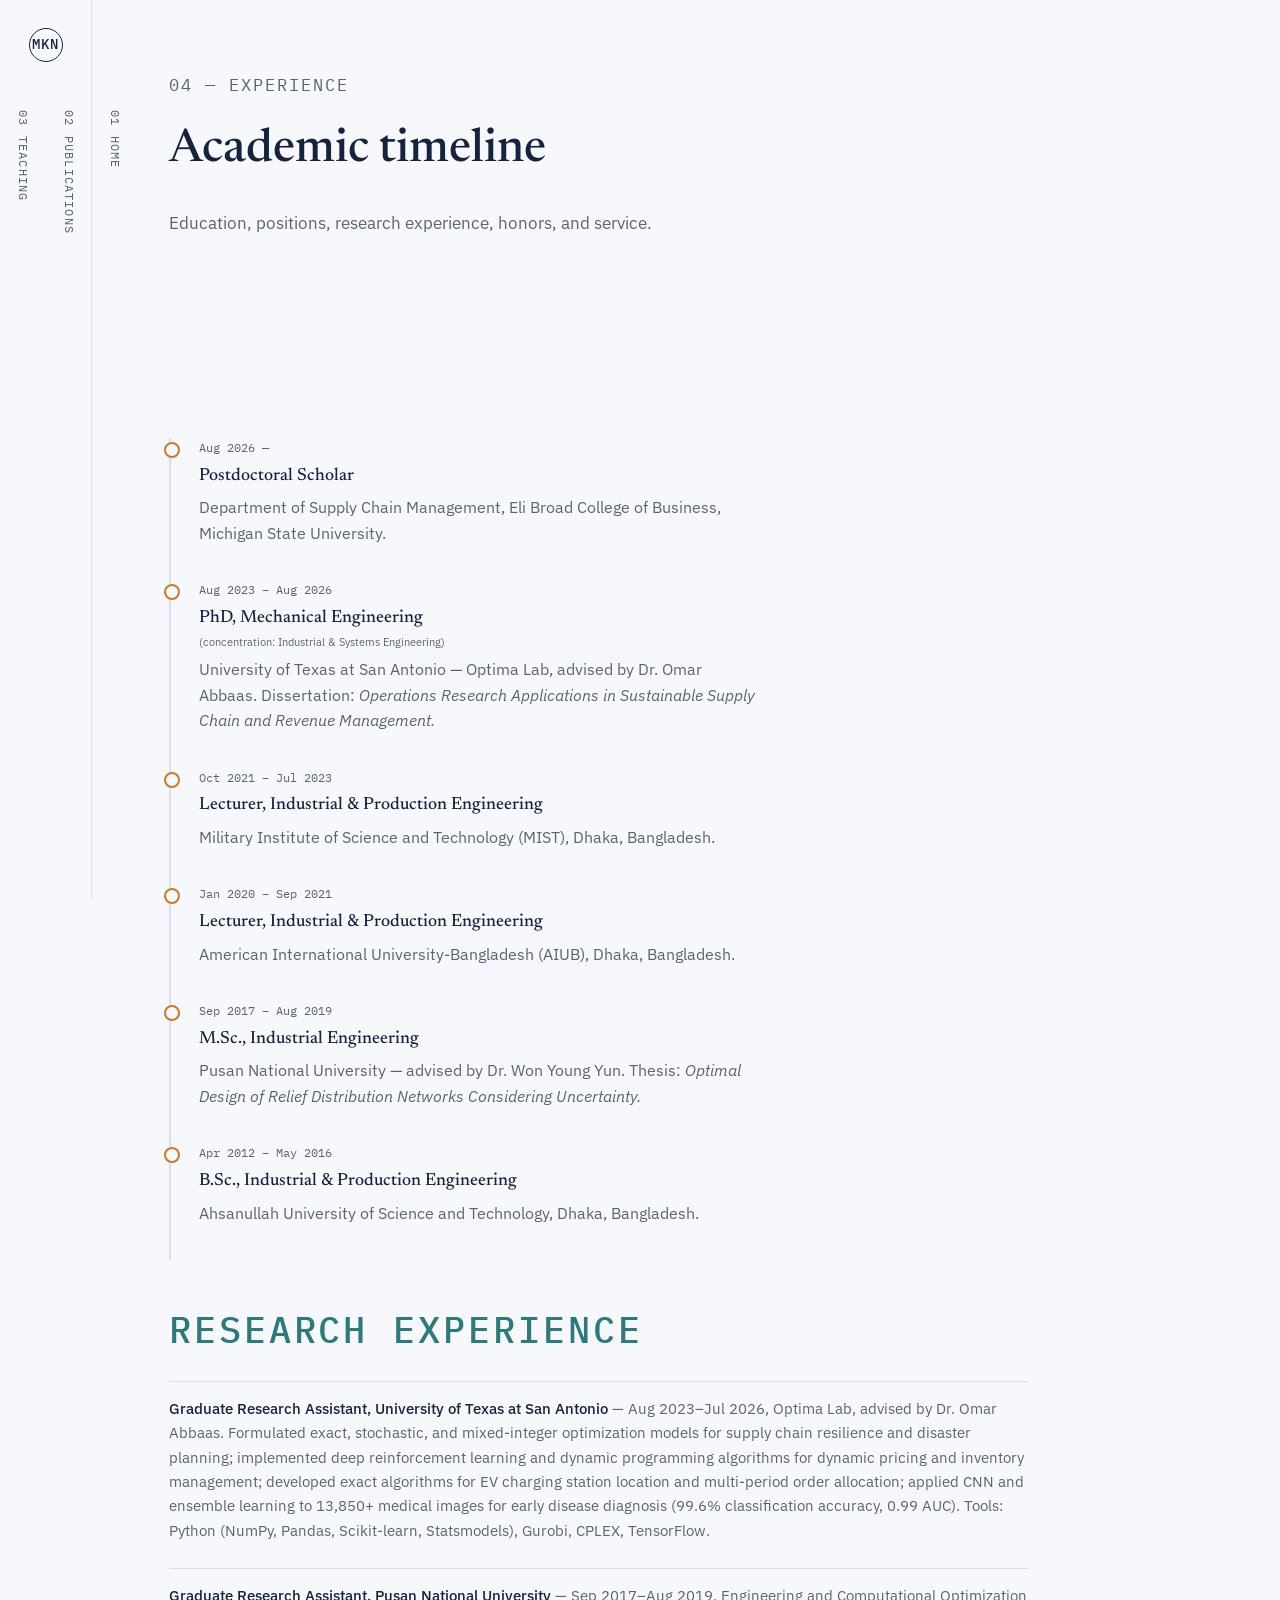
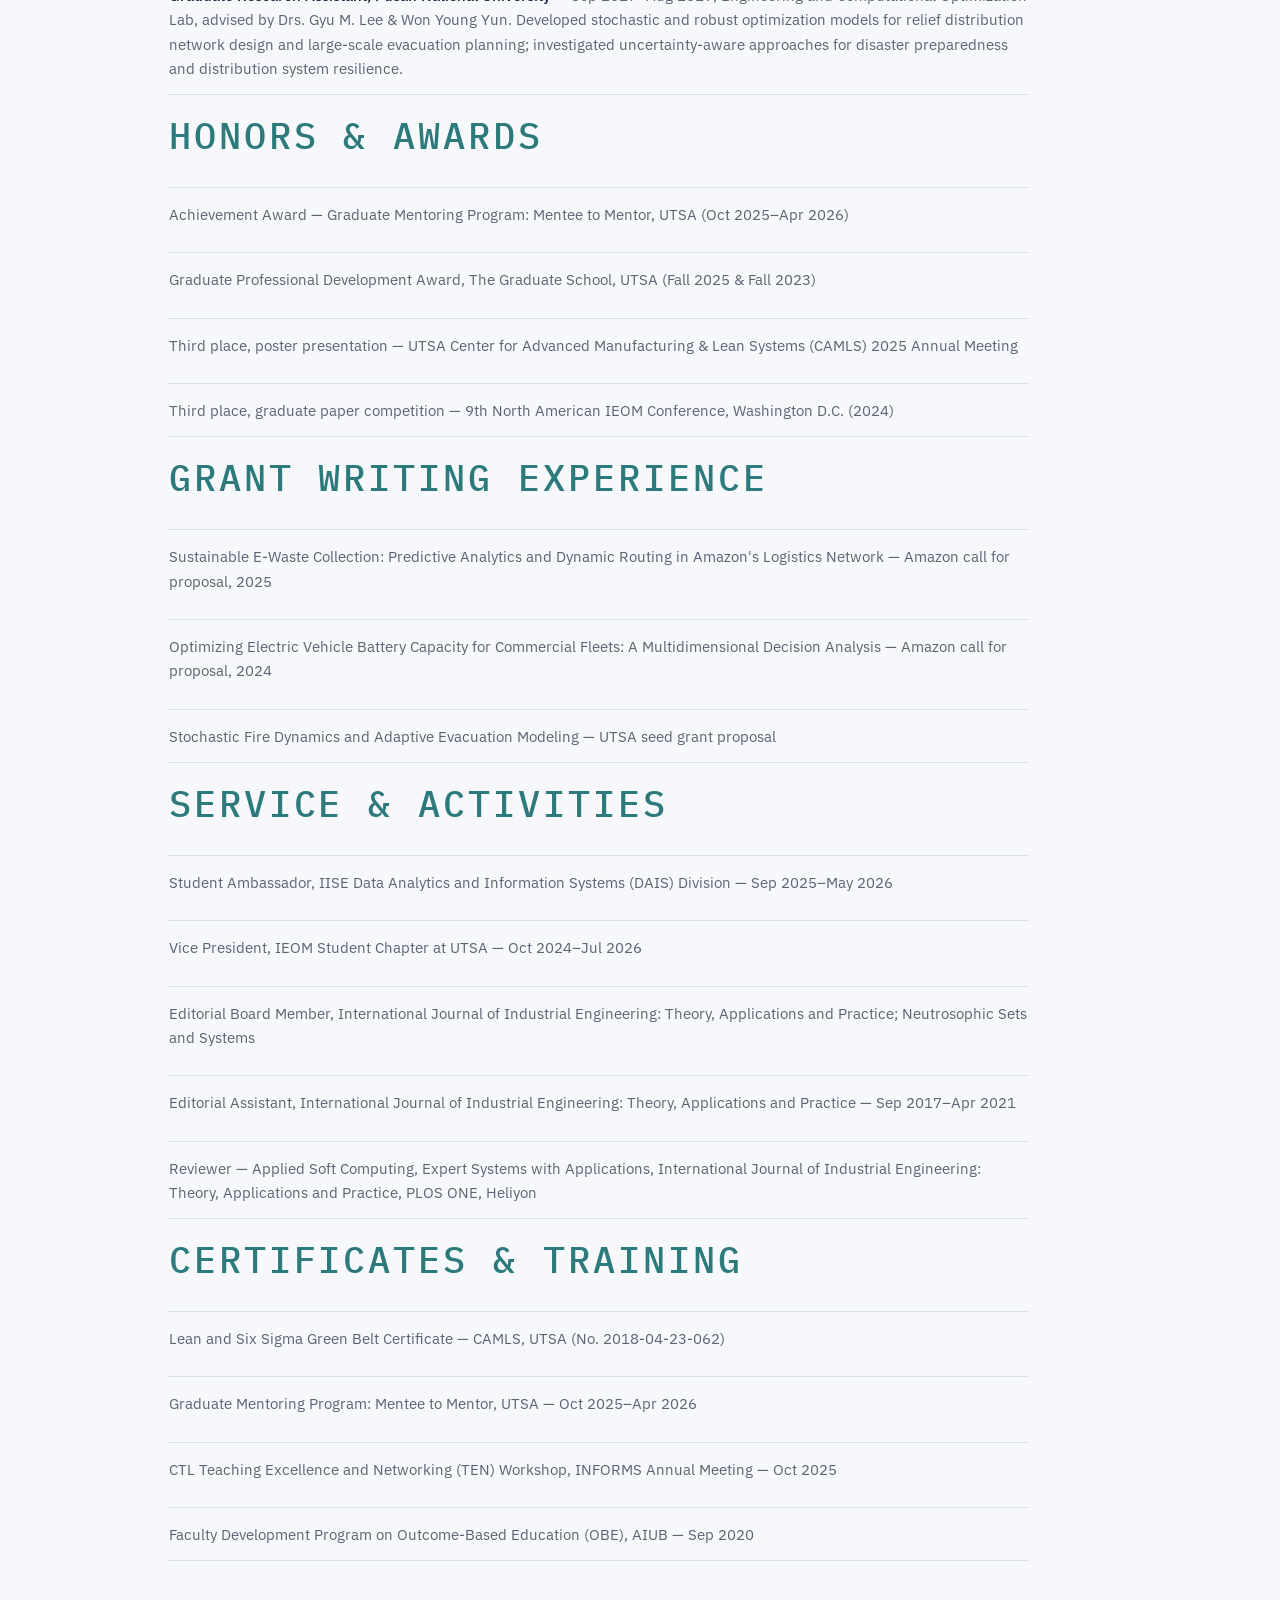
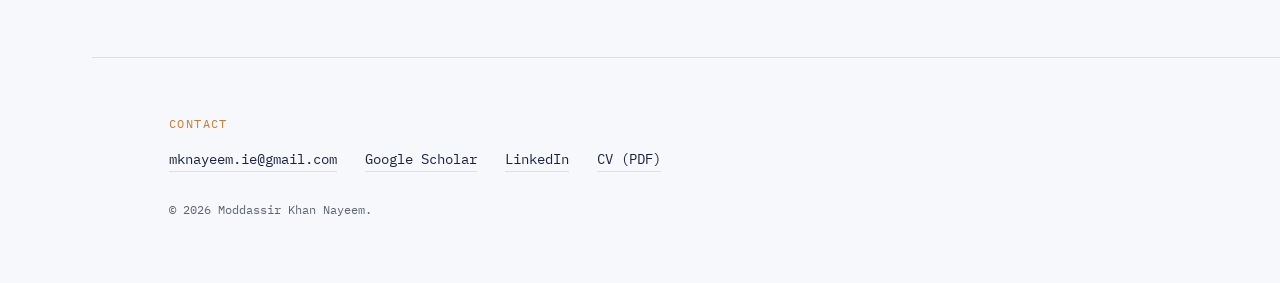
==== experience.html @ 97b3437f "Add files via upload" ====
<!DOCTYPE html>
<html lang="en">
<head>
<meta charset="UTF-8">
<meta name="viewport" content="width=device-width, initial-scale=1.0">
<title>Experience — Moddassir Khan Nayeem</title>
<meta name="description" content="Academic and research experience, honors, and service of Moddassir Khan Nayeem.">
<link rel="preconnect" href="https://fonts.googleapis.com">
<link rel="preconnect" href="https://fonts.gstatic.com" crossorigin>
<link href="https://fonts.googleapis.com/css2?family=Newsreader:ital,opsz,wght@0,6..72,400;0,6..72,500;0,6..72,600;1,6..72,400;1,6..72,500&family=IBM+Plex+Sans:wght@400;500;600&family=IBM+Plex+Mono:wght@400;500&display=swap" rel="stylesheet">
<link rel="stylesheet" href="styles.css">
</head>
<body>

<button class="nav-toggle" id="navToggle" aria-label="Open navigation" aria-expanded="false">
  <span></span><span></span><span></span>
</button>

<nav class="sidenav" id="sidenav" aria-label="Site navigation">
  <a class="sidenav-mark" href="index.html">MKN</a>
  <ul>
    <li><a href="index.html" class="navlink" data-label="Home">01</a></li>
    <li><a href="publications.html" class="navlink" data-label="Publications">02</a></li>
    <li><a href="teaching.html" class="navlink" data-label="Teaching">03</a></li>
    <li><a href="experience.html" class="navlink" data-label="Experience">04</a></li>
  </ul>
</nav>

<main>
  <header class="page-header">
    <p class="eyebrow">04 — Experience</p>
    <h1>Academic timeline</h1>
    <p>Education, positions, research experience, honors, and service.</p>
  </header>

  <section class="section">
    <ol class="timeline">
      <li class="timeline-item">
        <p class="tl-date">Aug 2026 —</p>
        <h3>Postdoctoral Scholar</h3>
        <p>Department of Supply Chain Management, Eli Broad College of Business, Michigan State University.</p>
      </li>
      <li class="timeline-item">
        <p class="tl-date">Aug 2023 – Aug 2026</p>
        <h3>PhD, Mechanical Engineering <span class="tl-note">(concentration: Industrial &amp; Systems Engineering)</span></h3>
        <p>University of Texas at San Antonio — Optima Lab, advised by Dr.&nbsp;Omar Abbaas. Dissertation: <em>Operations Research Applications in Sustainable Supply Chain and Revenue Management.</em></p>
      </li>
      <li class="timeline-item">
        <p class="tl-date">Oct 2021 – Jul 2023</p>
        <h3>Lecturer, Industrial &amp; Production Engineering</h3>
        <p>Military Institute of Science and Technology (MIST), Dhaka, Bangladesh.</p>
      </li>
      <li class="timeline-item">
        <p class="tl-date">Jan 2020 – Sep 2021</p>
        <h3>Lecturer, Industrial &amp; Production Engineering</h3>
        <p>American International University‑Bangladesh (AIUB), Dhaka, Bangladesh.</p>
      </li>
      <li class="timeline-item">
        <p class="tl-date">Sep 2017 – Aug 2019</p>
        <h3>M.Sc., Industrial Engineering</h3>
        <p>Pusan National University — advised by Dr.&nbsp;Won Young Yun. Thesis: <em>Optimal Design of Relief Distribution Networks Considering Uncertainty.</em></p>
      </li>
      <li class="timeline-item">
        <p class="tl-date">Apr 2012 – May 2016</p>
        <h3>B.Sc., Industrial &amp; Production Engineering</h3>
        <p>Ahsanullah University of Science and Technology, Dhaka, Bangladesh.</p>
      </li>
    </ol>

    <h2 class="subsection-title">Research experience</h2>
    <ul class="simple-list">
      <li>
        <strong>Graduate Research Assistant, University of Texas at San Antonio</strong> — Aug 2023–Jul 2026, Optima Lab, advised by Dr.&nbsp;Omar Abbaas.
        Formulated exact, stochastic, and mixed‑integer optimization models for supply chain
        resilience and disaster planning; implemented deep reinforcement learning and dynamic
        programming algorithms for dynamic pricing and inventory management; developed exact
        algorithms for EV charging station location and multi‑period order allocation; applied
        CNN and ensemble learning to 13,850+ medical images for early disease diagnosis (99.6%
        classification accuracy, 0.99 AUC). Tools: Python (NumPy, Pandas, Scikit‑learn,
        Statsmodels), Gurobi, CPLEX, TensorFlow.
      </li>
      <li>
        <strong>Graduate Research Assistant, Pusan National University</strong> — Sep 2017–Aug 2019, Engineering and Computational Optimization Lab, advised by Drs. Gyu M. Lee &amp; Won Young Yun.
        Developed stochastic and robust optimization models for relief distribution network
        design and large‑scale evacuation planning; investigated uncertainty‑aware approaches
        for disaster preparedness and distribution system resilience.
      </li>
    </ul>

    <h2 class="subsection-title">Honors &amp; awards</h2>
    <ul class="simple-list">
      <li>Achievement Award — Graduate Mentoring Program: Mentee to Mentor, UTSA (Oct 2025–Apr 2026)</li>
      <li>Graduate Professional Development Award, The Graduate School, UTSA (Fall 2025 &amp; Fall 2023)</li>
      <li>Third place, poster presentation — UTSA Center for Advanced Manufacturing &amp; Lean Systems (CAMLS) 2025 Annual Meeting</li>
      <li>Third place, graduate paper competition — 9th North American IEOM Conference, Washington D.C. (2024)</li>
    </ul>

    <h2 class="subsection-title">Grant writing experience</h2>
    <ul class="simple-list">
      <li>Sustainable E‑Waste Collection: Predictive Analytics and Dynamic Routing in Amazon's Logistics Network — Amazon call for proposal, 2025</li>
      <li>Optimizing Electric Vehicle Battery Capacity for Commercial Fleets: A Multidimensional Decision Analysis — Amazon call for proposal, 2024</li>
      <li>Stochastic Fire Dynamics and Adaptive Evacuation Modeling — UTSA seed grant proposal</li>
    </ul>

    <h2 class="subsection-title">Service &amp; activities</h2>
    <ul class="simple-list">
      <li>Student Ambassador, IISE Data Analytics and Information Systems (DAIS) Division — Sep 2025–May 2026</li>
      <li>Vice President, IEOM Student Chapter at UTSA — Oct 2024–Jul 2026</li>
      <li>Editorial Board Member, International Journal of Industrial Engineering: Theory, Applications and Practice; Neutrosophic Sets and Systems</li>
      <li>Editorial Assistant, International Journal of Industrial Engineering: Theory, Applications and Practice — Sep 2017–Apr 2021</li>
      <li>Reviewer — Applied Soft Computing, Expert Systems with Applications, International Journal of Industrial Engineering: Theory, Applications and Practice, PLOS ONE, Heliyon</li>
    </ul>

    <h2 class="subsection-title">Certificates &amp; training</h2>
    <ul class="simple-list">
      <li>Lean and Six Sigma Green Belt Certificate — CAMLS, UTSA (No. 2018‑04‑23‑062)</li>
      <li>Graduate Mentoring Program: Mentee to Mentor, UTSA — Oct 2025–Apr 2026</li>
      <li>CTL Teaching Excellence and Networking (TEN) Workshop, INFORMS Annual Meeting — Oct 2025</li>
      <li>Faculty Development Program on Outcome‑Based Education (OBE), AIUB — Sep 2020</li>
    </ul>
  </section>
</main>

<footer class="site-footer" id="contact">
  <p class="eyebrow">Contact</p>
  <ul class="footer-contact">
    <li><a href="mailto:mknayeem.ie@gmail.com">mknayeem.ie@gmail.com</a></li>
    <li><a href="https://scholar.google.com/citations?user=6gZgJ9kAAAAJ&hl=en">Google Scholar</a></li>
    <li><a href="https://www.linkedin.com/in/moddassir-khan-nayeem-074326132">LinkedIn</a></li>
    <li><a href="cv.pdf">CV (PDF)</a></li>
  </ul>
  <p class="footer-note">© <span class="js-year"></span> Moddassir Khan Nayeem.</p>
</footer>

<script src="script.js"></script>
</body>
</html>
---- styles.css ----
/* ===========================================================
   Tokens
=========================================================== */
:root {
  --paper: #F7F8FB;
  --paper-raised: #FFFFFF;
  --ink: #16233F;
  --ink-soft: #5B6472;
  --line: #DBDFE6;
  --accent: #C97B2E;
  --accent-soft: #F0D9B8;
  --teal: #2C7A7B;

  --display: "Newsreader", Georgia, serif;
  --body: "IBM Plex Sans", -apple-system, Segoe UI, sans-serif;
  --mono: "IBM Plex Mono", ui-monospace, SFMono-Regular, monospace;

  --side-w: 92px;
}

* { box-sizing: border-box; }

html { scroll-behavior: smooth; }

@media (prefers-reduced-motion: reduce) {
  html { scroll-behavior: auto; }
  * { animation-duration: 0.01ms !important; animation-iteration-count: 1 !important; transition-duration: 0.01ms !important; }
}

body {
  margin: 0;
  background: var(--paper);
  color: var(--ink);
  font-family: var(--body);
  font-size: 16px;
  line-height: 1.6;
  -webkit-font-smoothing: antialiased;
}

h1, h2, h3 { font-family: var(--display); font-weight: 500; margin: 0; color: var(--ink); }

a { color: inherit; }

.eyebrow {
  font-family: var(--mono);
  font-size: 0.75rem;
  letter-spacing: 0.12em;
  text-transform: uppercase;
  color: var(--accent);
  margin: 0 0 0.75rem;
}

.todo {
  font-family: var(--mono);
  font-size: 0.78em;
  color: var(--teal);
  background: rgba(44,122,123,0.08);
  padding: 0.05em 0.4em;
  border-radius: 3px;
}

/* ===========================================================
   Side navigation
=========================================================== */
.sidenav {
  position: fixed;
  top: 0; left: 0; bottom: 0;
  width: var(--side-w);
  display: flex;
  flex-direction: column;
  align-items: center;
  padding: 28px 0;
  border-right: 1px solid var(--line);
  background: var(--paper);
  z-index: 40;
}

.sidenav-mark {
  font-family: var(--mono);
  font-weight: 500;
  font-size: 0.85rem;
  letter-spacing: 0.08em;
  color: var(--ink);
  text-decoration: none;
  margin-bottom: 48px;
  border: 1px solid var(--ink);
  border-radius: 50%;
  width: 34px; height: 34px;
  display: flex; align-items: center; justify-content: center;
}

.sidenav ul {
  list-style: none;
  padding: 0; margin: 0;
  display: flex;
  flex-direction: column;
  gap: 28px;
  writing-mode: vertical-rl;
}

.navlink {
  font-family: var(--mono);
  font-size: 0.72rem;
  letter-spacing: 0.1em;
  text-decoration: none;
  color: var(--ink-soft);
  display: flex;
  align-items: center;
  gap: 10px;
  transition: color 0.2s ease;
}

.navlink::after {
  content: attr(data-label);
  writing-mode: vertical-rl;
  text-transform: uppercase;
}

.navlink:hover, .navlink:focus-visible {
  color: var(--accent);
}

.navlink.active {
  color: var(--ink);
  font-weight: 500;
}
.navlink.active::before {
  content: "";
  width: 5px; height: 5px;
  border-radius: 50%;
  background: var(--accent);
  flex-shrink: 0;
}

.nav-toggle { display: none; }

/* Footer contact bar — repeated on every page */
.site-footer {
  margin-left: var(--side-w);
  padding: 56px clamp(24px, 6vw, 96px) 64px;
  border-top: 1px solid var(--line);
}

.footer-contact {
  list-style: none;
  margin: 0 0 1.8rem;
  padding: 0;
  display: flex;
  flex-wrap: wrap;
  gap: 10px 28px;
}

.footer-contact a {
  font-family: var(--mono);
  font-size: 0.9rem;
  text-decoration: none;
  color: var(--ink);
  border-bottom: 1px solid var(--line);
  padding-bottom: 3px;
  transition: color 0.2s ease, border-color 0.2s ease;
}
.footer-contact a:hover { color: var(--accent); border-color: var(--accent); }

.footer-note {
  font-family: var(--mono);
  font-size: 0.75rem;
  color: var(--ink-soft);
  margin: 0;
}

@media (max-width: 760px) {
  .site-footer { margin-left: 0; }
}

/* ===========================================================
   Layout
=========================================================== */
main {
  margin-left: var(--side-w);
  padding: 0 clamp(24px, 6vw, 96px);
}

.section {
  padding: 96px 0;
  border-bottom: 1px solid var(--line);
  max-width: 860px;
}
.section:last-of-type { border-bottom: none; }

.section h2 {
  font-size: clamp(1.7rem, 3vw, 2.3rem);
  margin: 0.3em 0 0.6em;
}

.section-lede {
  color: var(--ink-soft);
  max-width: 56ch;
  font-size: 1.05rem;
}

/* ===========================================================
   Hero
=========================================================== */
.hero {
  min-height: 92vh;
  display: flex;
  flex-wrap: wrap;
  align-items: center;
  gap: 56px;
  padding: 64px 0 48px;
}

.hero-text { flex: 1 1 420px; max-width: 560px; }

.hero-photo {
  width: 108px;
  height: 108px;
  border-radius: 50%;
  object-fit: cover;
  border: 3px solid var(--paper-raised);
  outline: 2px solid var(--accent);
  outline-offset: 3px;
  margin-bottom: 28px;
  display: block;
}

/* ===========================================================
   Inner page header (Publications / Teaching / Experience)
=========================================================== */
.page-header {
  padding: 72px 0 48px;
  max-width: 720px;
}

.page-header h1 {
  font-size: clamp(2rem, 4.2vw, 2.9rem);
  margin: 0.3em 0 0.5em;
}

.page-header p {
  color: var(--ink-soft);
  max-width: 58ch;
  font-size: 1.05rem;
}

.hero h1 {
  font-size: clamp(2.4rem, 5.6vw, 4.1rem);
  line-height: 1.03;
  letter-spacing: -0.01em;
  margin-top: 0.4em;
}

.hero-sub {
  font-family: var(--display);
  font-size: 1.15rem;
  color: var(--teal);
  margin: 1.1em 0 0;
}

.hero-lede {
  margin-top: 1.4em;
  color: var(--ink-soft);
  max-width: 46ch;
}

.hero-actions {
  display: flex;
  gap: 14px;
  margin-top: 2.2em;
  flex-wrap: wrap;
}

.btn {
  font-family: var(--mono);
  font-size: 0.82rem;
  letter-spacing: 0.04em;
  text-decoration: none;
  padding: 0.85em 1.4em;
  border-radius: 2px;
  border: 1px solid var(--ink);
  transition: background 0.2s ease, color 0.2s ease, border-color 0.2s ease;
}
.btn-primary { background: var(--ink); color: var(--paper); }
.btn-primary:hover { background: var(--accent); border-color: var(--accent); }
.btn-ghost { background: transparent; color: var(--ink); }
.btn-ghost:hover { border-color: var(--accent); color: var(--accent); }

/* ===========================================================
   Hero chart
=========================================================== */
.hero-chart {
  flex: 1 1 360px;
  max-width: 440px;
  margin: 0;
  background: var(--paper-raised);
  border: 1px solid var(--line);
  border-radius: 6px;
  padding: 20px 20px 14px;
}

.hero-chart svg { width: 100%; height: auto; display: block; }

.chart-title {
  font-family: var(--mono);
  font-size: 11px;
  fill: var(--ink-soft);
  letter-spacing: 0.06em;
}

.axis-line { stroke: var(--ink); stroke-width: 1.2; }
.axis-label { font-family: var(--mono); font-size: 10px; fill: var(--ink-soft); }

.pareto-curve {
  fill: none;
  stroke: var(--teal);
  stroke-width: 2;
  stroke-linecap: round;
  stroke-dasharray: 420;
  stroke-dashoffset: 420;
  animation: draw 1.4s ease forwards 0.3s;
}
@keyframes draw { to { stroke-dashoffset: 0; } }

.pt-dominated { fill: var(--line); }
.pt-frontier { fill: var(--teal); }
.pt-optimal {
  fill: var(--accent);
  stroke: var(--paper-raised);
  stroke-width: 2.5;
}
.guide-line { stroke: var(--accent-soft); stroke-width: 1; stroke-dasharray: 3 3; }
.pt-label {
  font-family: var(--mono);
  font-size: 10px;
  fill: var(--accent);
  font-weight: 500;
}

.hero-chart figcaption {
  font-family: var(--mono);
  font-size: 0.72rem;
  color: var(--ink-soft);
  margin-top: 8px;
  line-height: 1.5;
}

/* ===========================================================
   Research grid
=========================================================== */
.research-grid {
  display: grid;
  grid-template-columns: repeat(auto-fit, minmax(260px, 1fr));
  gap: 1px;
  background: var(--line);
  border: 1px solid var(--line);
  margin-top: 2.5rem;
  max-width: 100%;
}

.research-card {
  background: var(--paper-raised);
  padding: 28px;
  transition: background 0.2s ease;
}
.research-card:hover { background: #FBF6EE; }

.card-tag {
  font-family: var(--mono);
  font-size: 0.7rem;
  letter-spacing: 0.06em;
  text-transform: uppercase;
  color: var(--teal);
  margin: 0 0 0.8em;
}

.research-card h3 {
  font-size: 1.15rem;
  margin-bottom: 0.5em;
}

.research-card p:not(.card-tag) { color: var(--ink-soft); font-size: 0.95rem; margin: 0; }

/* ===========================================================
   Explore further (Home page)
=========================================================== */
.explore-section { max-width: 100%; }

.explore-grid {
  display: grid;
  grid-template-columns: repeat(auto-fit, minmax(220px, 1fr));
  gap: 1px;
  background: var(--line);
  border: 1px solid var(--line);
  margin-top: 2rem;
  max-width: 860px;
}

.explore-card {
  background: var(--paper-raised);
  padding: 30px 28px;
  text-decoration: none;
  color: var(--ink);
  transition: background 0.2s ease;
}
.explore-card:hover { background: #FBF6EE; }
.explore-card:hover h3 { color: var(--accent); }

.explore-card h3 { font-size: 1.2rem; margin-bottom: 0.4em; transition: color 0.2s ease; }
.explore-card p { color: var(--ink-soft); font-size: 0.92rem; margin: 0; }

/* ===========================================================
   Publications
=========================================================== */
.pub-list {
  list-style: none;
  margin: 2.5rem 0 0;
  padding: 0;
}

.pub-item {
  padding: 22px 0;
  border-top: 1px solid var(--line);
}
.pub-item:last-child { border-bottom: 1px solid var(--line); }

.pub-venue {
  font-family: var(--mono);
  font-size: 0.75rem;
  color: var(--teal);
  letter-spacing: 0.04em;
  margin: 0 0 0.4em;
}

.pub-title {
  font-family: var(--display);
  font-size: 1.15rem;
  margin: 0 0 0.35em;
}

.pub-meta { color: var(--ink-soft); font-size: 0.9rem; margin: 0; }

.pub-subhead {
  font-family: var(--mono);
  font-size: 0.8rem;
  letter-spacing: 0.06em;
  text-transform: uppercase;
  color: var(--ink-soft);
  margin: 2.5rem 0 0;
}

.inline-link {
  color: var(--teal);
  text-decoration: underline;
  text-decoration-color: var(--line);
  text-underline-offset: 3px;
  transition: text-decoration-color 0.2s ease;
}
.inline-link:hover { text-decoration-color: var(--teal); }

.tl-note {
  font-family: var(--body);
  font-weight: 400;
  font-size: 0.62em;
  color: var(--ink-soft);
  display: block;
  margin-top: 0.2em;
}

/* ===========================================================
   Timeline
=========================================================== */
.timeline {
  list-style: none;
  margin: 2.5rem 0 0;
  padding: 0;
  border-left: 2px solid var(--line);
}

.timeline-item {
  position: relative;
  padding: 0 0 34px 28px;
}
.timeline-item::before {
  content: "";
  position: absolute;
  left: -7px; top: 4px;
  width: 12px; height: 12px;
  border-radius: 50%;
  background: var(--paper);
  border: 2px solid var(--accent);
}

.tl-date {
  font-family: var(--mono);
  font-size: 0.78rem;
  color: var(--ink-soft);
  margin: 0 0 0.3em;
}

.timeline-item h3 { font-size: 1.1rem; margin-bottom: 0.3em; }
.timeline-item p:not(.tl-date) { color: var(--ink-soft); margin: 0; max-width: 56ch; }

/* ===========================================================
   Teaching / Experience extras
=========================================================== */
.subsection-title {
  font-family: var(--mono);
  font-size: 0.78rem;
  letter-spacing: 0.08em;
  text-transform: uppercase;
  color: var(--teal);
  margin: 3rem 0 1.2rem;
}
.subsection-title:first-of-type { margin-top: 2.5rem; }

.chip-list {
  list-style: none;
  margin: 0;
  padding: 0;
  display: flex;
  flex-wrap: wrap;
  gap: 10px;
}

.chip {
  font-family: var(--mono);
  font-size: 0.82rem;
  color: var(--ink);
  background: var(--paper-raised);
  border: 1px solid var(--line);
  padding: 7px 14px;
  border-radius: 999px;
}

.simple-list {
  list-style: none;
  margin: 0;
  padding: 0;
  display: flex;
  flex-direction: column;
  gap: 12px;
}

.simple-list li {
  padding: 14px 0;
  border-top: 1px solid var(--line);
  color: var(--ink-soft);
  font-size: 0.95rem;
}
.simple-list li:last-child { border-bottom: 1px solid var(--line); }
.simple-list strong { color: var(--ink); font-weight: 500; }

.lead-para {
  color: var(--ink-soft);
  max-width: 62ch;
  margin: 0 0 0.5em;
}

/* ===========================================================
   Responsive
=========================================================== */
@media (max-width: 760px) {
  :root { --side-w: 0px; }

  .sidenav {
    flex-direction: row;
    top: 0; left: 0; right: 0; bottom: auto;
    width: 100%;
    height: 56px;
    border-right: none;
    border-bottom: 1px solid var(--line);
    padding: 0 16px;
    justify-content: space-between;
    transform: translateY(0);
  }
  .sidenav-mark { margin-bottom: 0; }
  .sidenav ul {
    position: fixed;
    top: 56px; left: 0; right: 0;
    background: var(--paper-raised);
    border-bottom: 1px solid var(--line);
    flex-direction: column;
    writing-mode: horizontal-tb;
    padding: 18px 20px 26px;
    gap: 18px;
    transform: translateY(-120%);
    opacity: 0;
    transition: transform 0.25s ease, opacity 0.25s ease;
  }
  .sidenav.open ul { transform: translateY(0); opacity: 1; }
  .navlink { flex-direction: row-reverse; justify-content: flex-end; font-size: 0.9rem; }
  .navlink::after { writing-mode: horizontal-tb; opacity: 1; transform: none; content: attr(data-label); }

  .nav-toggle {
    display: flex;
    flex-direction: column;
    justify-content: center;
    gap: 5px;
    width: 26px; height: 26px;
    background: none; border: none; cursor: pointer;
    padding: 0;
  }
  .nav-toggle span { display: block; height: 2px; background: var(--ink); border-radius: 2px; }

  main { margin-left: 0; margin-top: 56px; padding: 0 20px; }
  .hero { min-height: auto; padding: 48px 0; }
  .section { padding: 64px 0; }
}
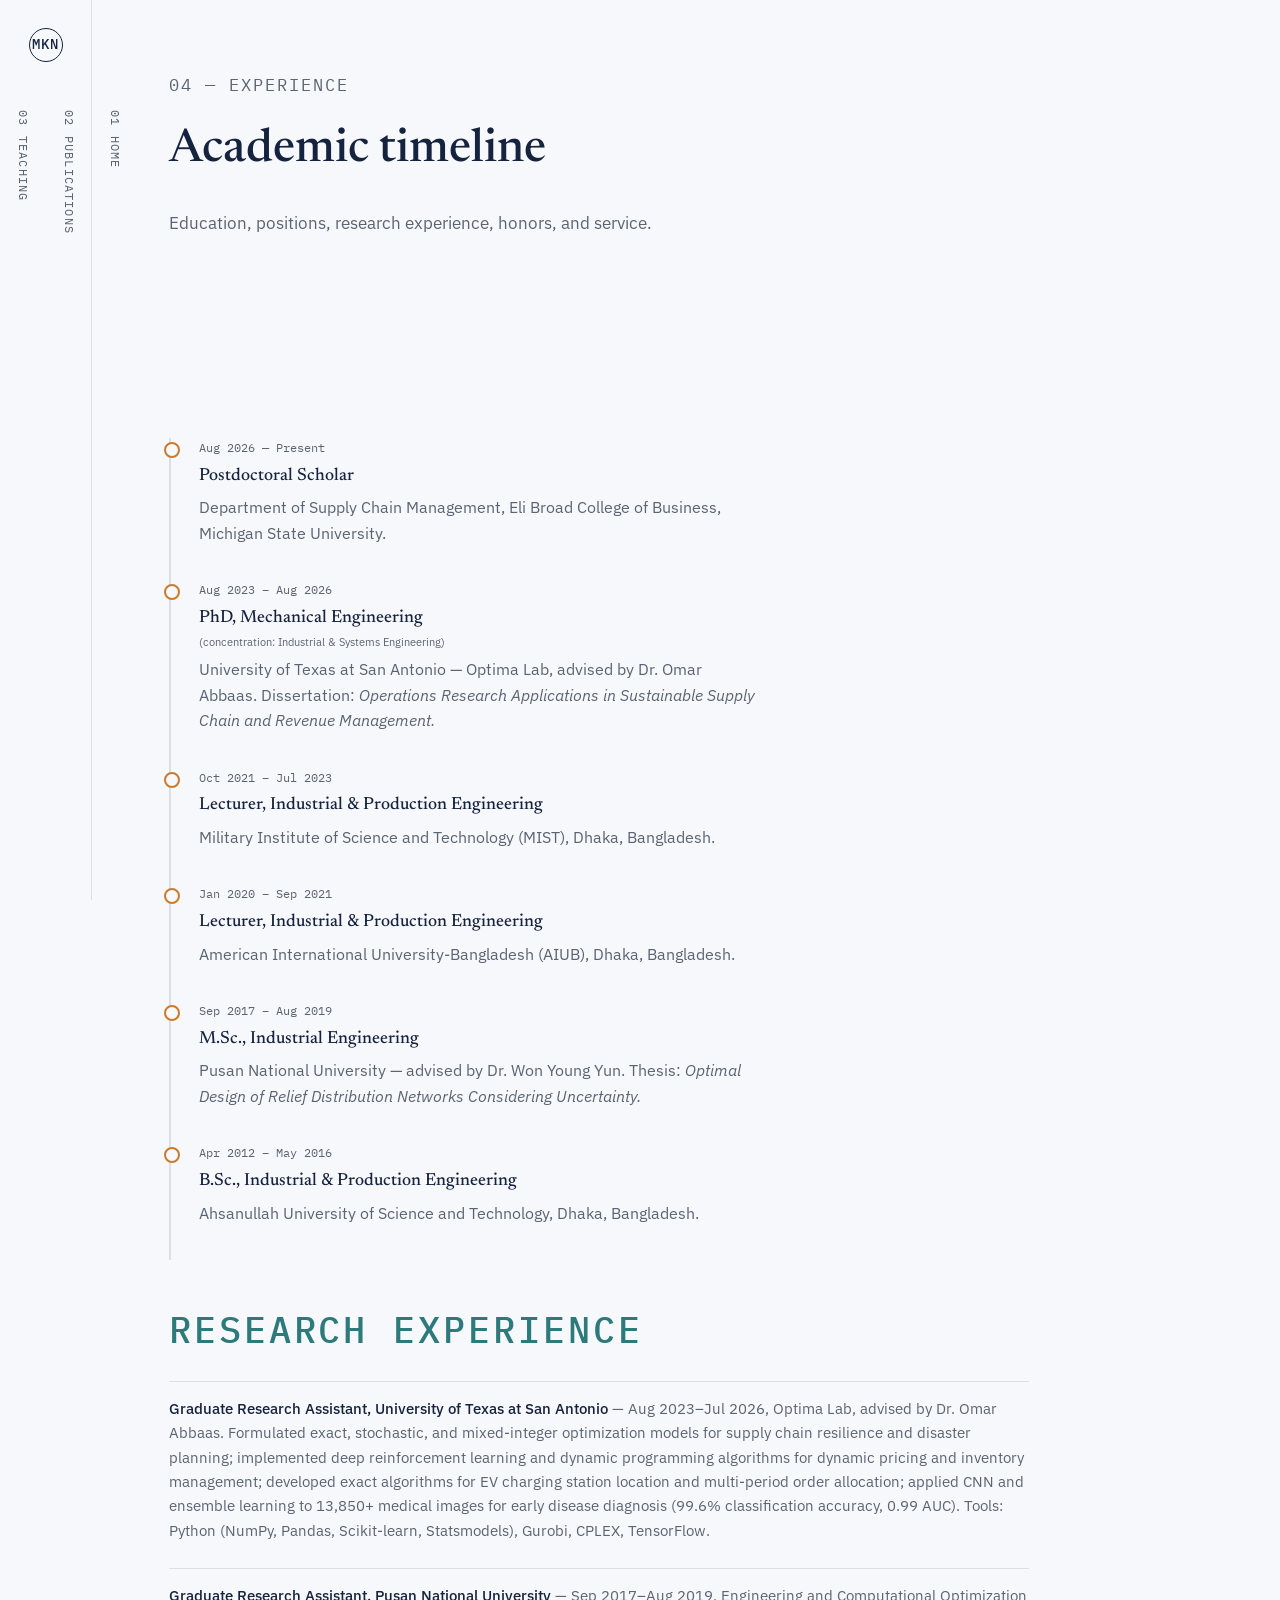
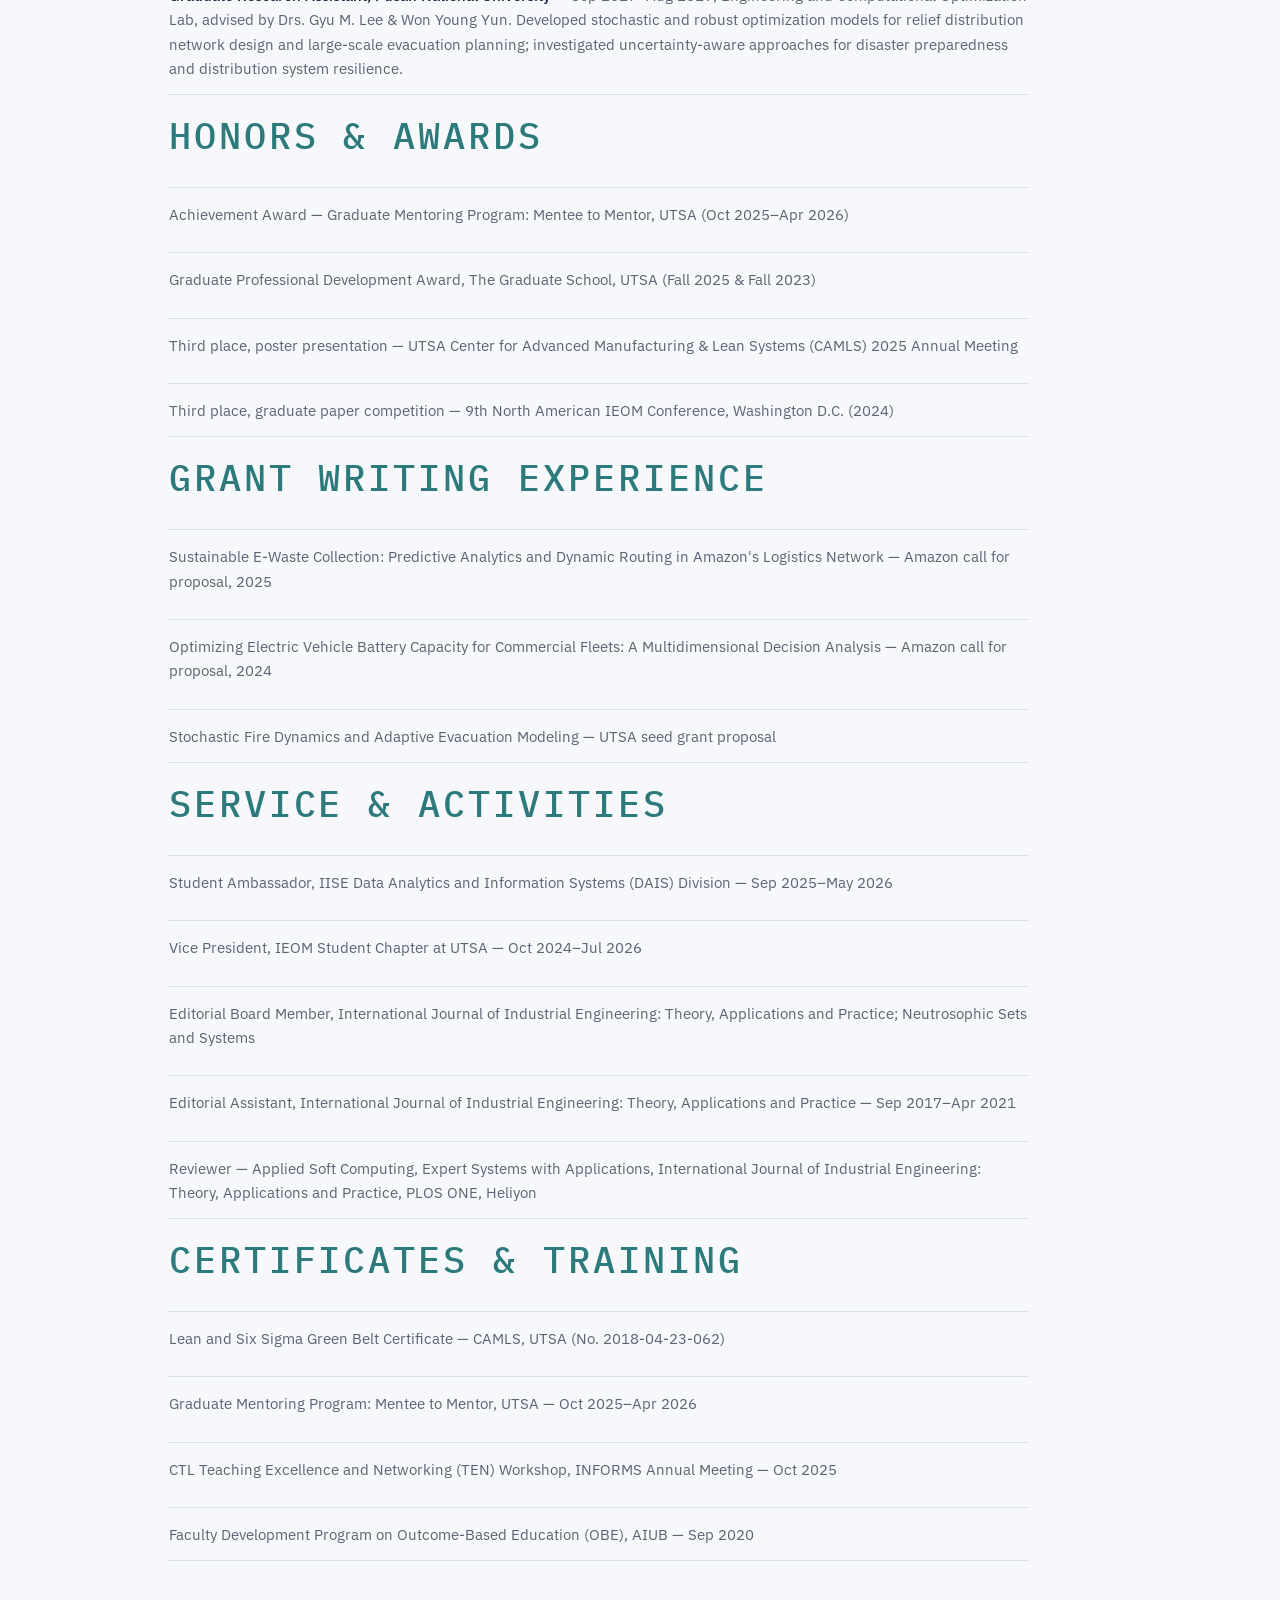
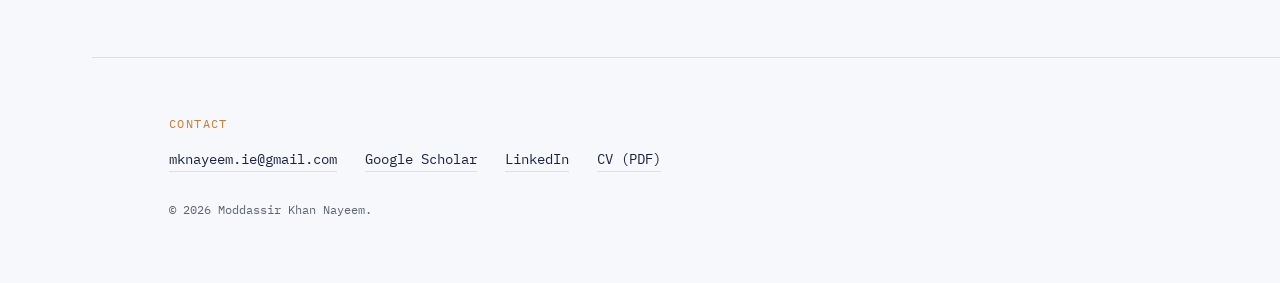
==== commit d01bc6ec: "Update experience.html" ====
--- a/experience.html
+++ b/experience.html
@@ -36,7 +36,7 @@
   <section class="section">
     <ol class="timeline">
       <li class="timeline-item">
-        <p class="tl-date">Aug 2026 —</p>
+        <p class="tl-date">Aug 2026 — Present</p>
         <h3>Postdoctoral Scholar</h3>
         <p>Department of Supply Chain Management, Eli Broad College of Business, Michigan State University.</p>
       </li>
